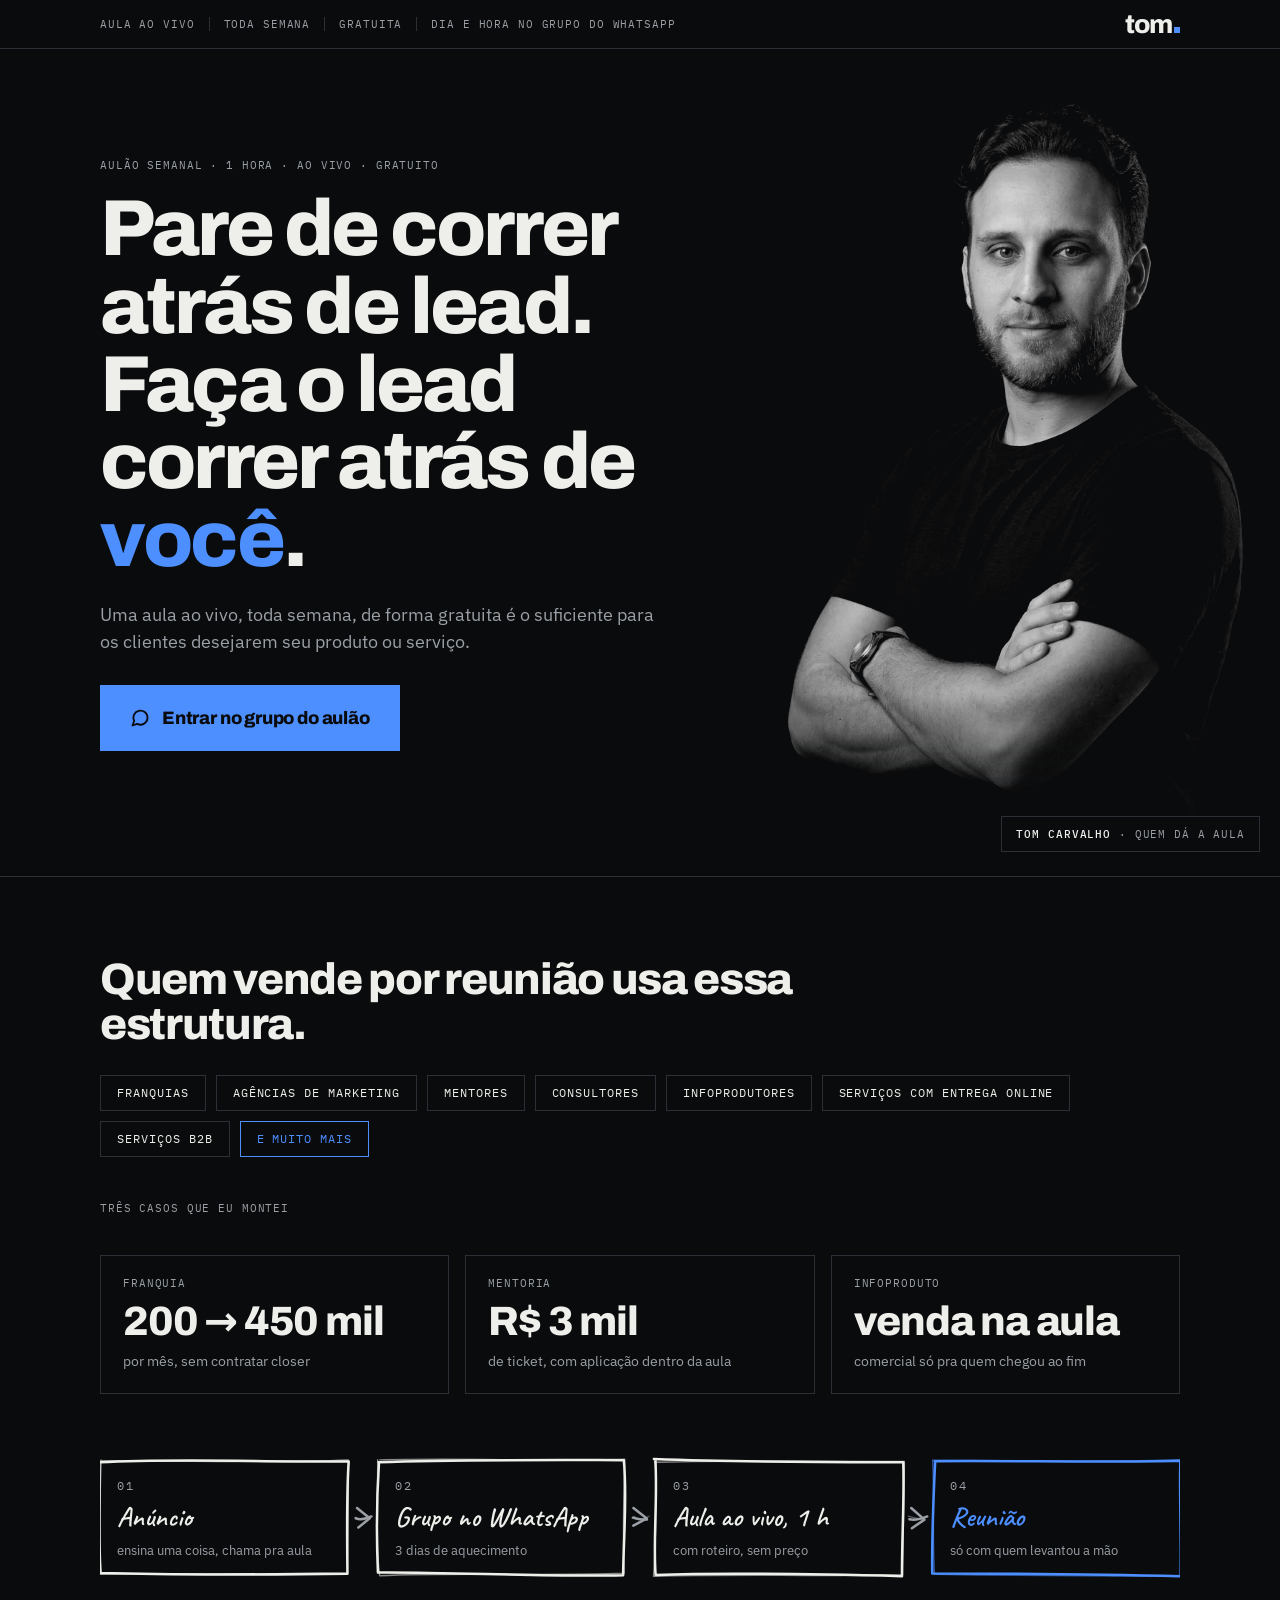
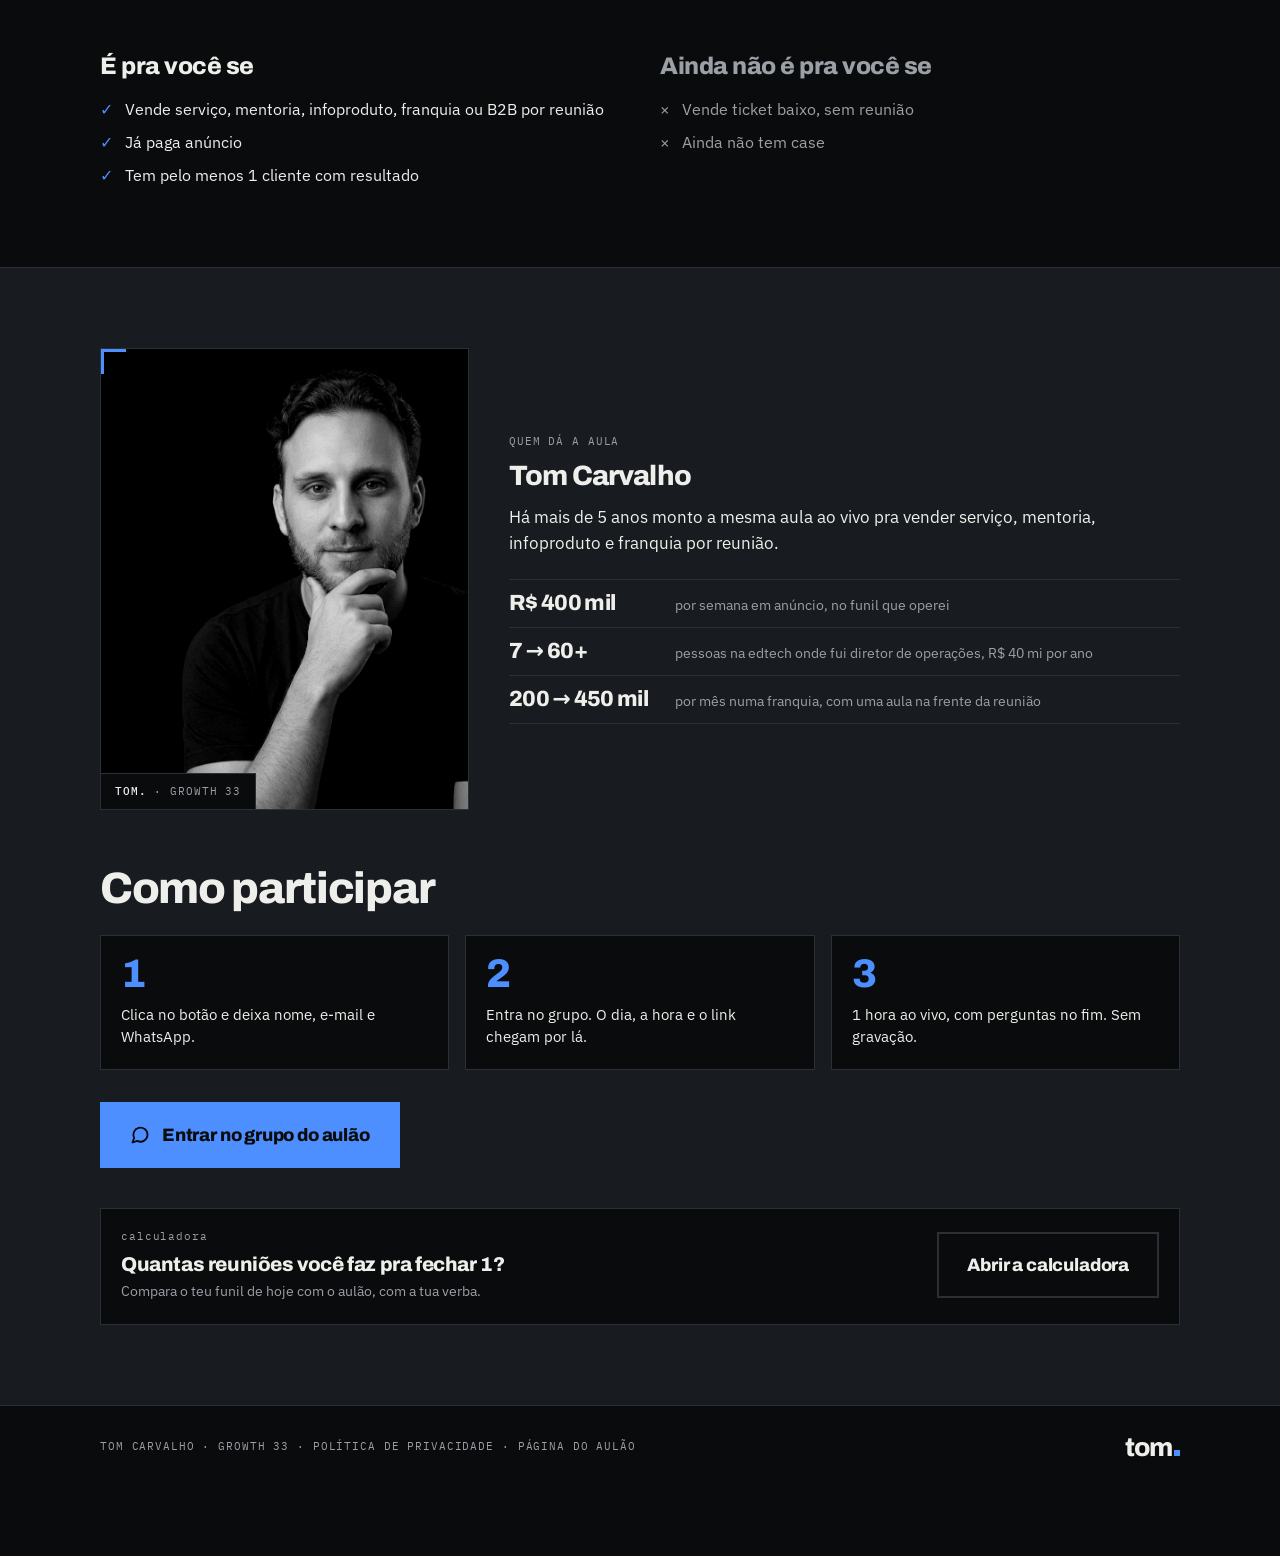
==== index.html @ feb718ae "Nichos: só os 7 do Tom + e muito mais Co-Authored-By: Claude Fable 5.1 <noreply@anthropic.com>" ====
<!doctype html>
<html lang="pt-BR">
<head>
<meta charset="utf-8">
<meta name="viewport" content="width=device-width, initial-scale=1">
<title>Tom Carvalho · Aulão Semanal</title>
<meta name="description" content="Aula ao vivo de 1 hora, toda semana, gratuita, pra quem vende por reunião e já paga anúncio. Em 1 hora você aprende a montar a aula que faz o lead correr atrás de você.">
<meta property="og:title" content="Pare de correr atrás de lead. Faça o lead correr atrás de você.">
<meta property="og:description" content="Aula ao vivo de 1 hora, toda semana, gratuita. Reunião só com leads qualificados.">
<meta property="og:type" content="website">
<link rel="preconnect" href="https://fonts.googleapis.com">
<link rel="stylesheet" href="https://fonts.googleapis.com/css2?family=Caveat:wght@600&display=swap">
<style>
  /* tom Design System — Sala de Controle: três neutros + um sinal. Sem raio, sem sombra, sem gradiente. */
  @font-face{font-family:'Archivo';font-style:normal;font-weight:400 800;font-display:swap;src:url('/fonts/Archivo-VF-latin-ext.woff2') format('woff2');unicode-range:U+0100-02BA,U+02BD-02C5,U+02C7-02CC,U+02CE-02D7,U+02DD-02FF,U+0304,U+0308,U+0329,U+1E00-1E9F,U+1EF2-1EFF,U+2020,U+20A0-20AB,U+20AD-20C0,U+2113,U+2C60-2C7F,U+A720-A7FF}
  @font-face{font-family:'Archivo';font-style:normal;font-weight:400 800;font-display:swap;src:url('/fonts/Archivo-VF-latin.woff2') format('woff2');unicode-range:U+0000-00FF,U+0131,U+0152-0153,U+02BB-02BC,U+02C6,U+02DA,U+02DC,U+0304,U+0308,U+0329,U+2000-206F,U+20AC,U+2122,U+2191,U+2193,U+2212,U+2215,U+FEFF,U+FFFD}
  @font-face{font-family:'IBM Plex Mono';font-style:normal;font-weight:400;font-display:swap;src:url('/fonts/IBMPlexMono-Regular-latin-ext.woff2') format('woff2');unicode-range:U+0100-02BA,U+02BD-02C5,U+02C7-02CC,U+02CE-02D7,U+02DD-02FF,U+0304,U+0308,U+0329,U+1E00-1E9F,U+1EF2-1EFF,U+2020,U+20A0-20AB,U+20AD-20C0,U+2113,U+2C60-2C7F,U+A720-A7FF}
  @font-face{font-family:'IBM Plex Mono';font-style:normal;font-weight:400;font-display:swap;src:url('/fonts/IBMPlexMono-Regular-latin.woff2') format('woff2');unicode-range:U+0000-00FF,U+0131,U+0152-0153,U+02BB-02BC,U+02C6,U+02DA,U+02DC,U+0304,U+0308,U+0329,U+2000-206F,U+20AC,U+2122,U+2191,U+2193,U+2212,U+2215,U+FEFF,U+FFFD}
  @font-face{font-family:'IBM Plex Mono';font-style:normal;font-weight:500;font-display:swap;src:url('/fonts/IBMPlexMono-Medium-latin-ext.woff2') format('woff2');unicode-range:U+0100-02BA,U+02BD-02C5,U+02C7-02CC,U+02CE-02D7,U+02DD-02FF,U+0304,U+0308,U+0329,U+1E00-1E9F,U+1EF2-1EFF,U+2020,U+20A0-20AB,U+20AD-20C0,U+2113,U+2C60-2C7F,U+A720-A7FF}
  @font-face{font-family:'IBM Plex Mono';font-style:normal;font-weight:500;font-display:swap;src:url('/fonts/IBMPlexMono-Medium-latin.woff2') format('woff2');unicode-range:U+0000-00FF,U+0131,U+0152-0153,U+02BB-02BC,U+02C6,U+02DA,U+02DC,U+0304,U+0308,U+0329,U+2000-206F,U+20AC,U+2122,U+2191,U+2193,U+2212,U+2215,U+FEFF,U+FFFD}
  @font-face{font-family:'IBM Plex Sans';font-style:normal;font-weight:300 600;font-display:swap;src:url('/fonts/IBMPlexSans-VF-latin-ext.woff2') format('woff2');unicode-range:U+0100-02BA,U+02BD-02C5,U+02C7-02CC,U+02CE-02D7,U+02DD-02FF,U+0304,U+0308,U+0329,U+1E00-1E9F,U+1EF2-1EFF,U+2020,U+20A0-20AB,U+20AD-20C0,U+2113,U+2C60-2C7F,U+A720-A7FF}
  @font-face{font-family:'IBM Plex Sans';font-style:normal;font-weight:300 600;font-display:swap;src:url('/fonts/IBMPlexSans-VF-latin.woff2') format('woff2');unicode-range:U+0000-00FF,U+0131,U+0152-0153,U+02BB-02BC,U+02C6,U+02DA,U+02DC,U+0304,U+0308,U+0329,U+2000-206F,U+20AC,U+2122,U+2191,U+2193,U+2212,U+2215,U+FEFF,U+FFFD}

  :root{
    --grafite:#0E1012;--papel:#EEEFEA;--azul:#4D8FFF;--painel:#181B1F;--linha:#2B3036;--nota:#9AA0A6;--grade:#16191C;
    --display:'Archivo',system-ui,sans-serif;--body:'IBM Plex Sans',system-ui,sans-serif;--mono:'IBM Plex Mono',ui-monospace,monospace;
    --dur:160ms;--ease:cubic-bezier(.2,0,0,1);
  }
  *{box-sizing:border-box}
  html{scroll-behavior:smooth}
  html,body{margin:0;background:var(--grafite);color:var(--papel);font-family:var(--body);font-weight:400;line-height:1.45;-webkit-font-smoothing:antialiased}
  body{background:#0A0B0D}
  :root{--grafite:#0A0B0D}
  .wrap{max-width:1120px;margin:0 auto;padding:0 20px}
  p{margin:0}
  a{color:inherit}
  .lab{font-family:var(--mono);font-weight:400;font-size:11px;letter-spacing:.08em;text-transform:uppercase;color:var(--nota);line-height:1.3}
  .lab b{color:var(--papel);font-weight:500}
  h1{font-family:var(--display);font-weight:800;font-size:clamp(40px,6.2vw,80px);letter-spacing:-.035em;line-height:.98;margin:0;color:var(--papel)}
  h2{font-family:var(--display);font-weight:800;font-size:clamp(28px,3.6vw,44px);letter-spacing:-.03em;line-height:1.02;margin:0;color:var(--papel)}
  h3{font-family:var(--display);font-weight:800;font-size:20px;letter-spacing:-.02em;line-height:1.1;margin:0;color:var(--papel)}
  .azul{color:var(--azul)}
  .texto{font-size:17px;line-height:1.55;color:var(--papel)}
  .texto.nota,.sub{color:var(--nota)}
  .sub{font-size:18px;line-height:1.5;max-width:560px}
  .btn{display:inline-flex;align-items:center;justify-content:center;gap:12px;background:var(--azul);color:var(--grafite);font-family:var(--display);font-weight:800;font-size:18px;letter-spacing:-.01em;padding:18px 28px;text-decoration:none;border:2px solid var(--azul);transition:background var(--dur) var(--ease),color var(--dur) var(--ease)}
  .btn:hover{background:var(--papel);border-color:var(--papel)}
  .btn svg{width:20px;height:20px;flex:0 0 auto}
  .mini{font-size:13px;color:var(--nota);margin-top:12px;line-height:1.5}

  /* barra */
  .barra{border-bottom:1px solid var(--linha);background:var(--grafite)}
  .barra .wrap{display:flex;justify-content:space-between;align-items:center;gap:16px;height:48px}
  .barra .itens{display:flex;gap:0;flex-wrap:wrap}
  .barra .itens span{padding-right:14px;margin-right:14px;border-right:1px solid var(--linha)}
  .barra .itens span:last-child{border:0;margin:0;padding:0}
  .sig{font-family:var(--display);font-weight:800;font-size:26px;letter-spacing:-.05em;line-height:1;color:var(--papel);white-space:nowrap;text-decoration:none}
  .sig i{display:inline-block;width:.23em;height:.23em;background:var(--azul);margin-left:.08em;vertical-align:baseline}

  /* dobra 1 — hero: foto grande, recortada, entrando na página */
  .hero{position:relative;min-height:min(92vh,860px);display:flex;align-items:center;overflow:hidden;border-bottom:1px solid var(--linha)}
  .hero .wrap{position:relative;width:100%;padding-top:56px;padding-bottom:72px}
  .hero .txt{max-width:600px}
  .hero h1{margin:18px 0 22px}
  .hero .acoes{margin-top:30px}
  .hero-foto{position:absolute;right:0;top:0;bottom:0;width:58%;pointer-events:none}
  .hero-foto img{width:100%;height:100%;object-fit:contain;object-position:right bottom;display:block;filter:grayscale(1) contrast(1.1) brightness(.92);mix-blend-mode:lighten;-webkit-mask-image:linear-gradient(to top,transparent 0,#000 22%),linear-gradient(to right,transparent 0,#000 18%);mask-image:linear-gradient(to top,transparent 0,#000 22%),linear-gradient(to right,transparent 0,#000 18%);-webkit-mask-composite:source-in;mask-composite:intersect}
  .hero-foto .tag{position:absolute;right:20px;bottom:24px;background:var(--grafite);border:1px solid var(--linha);padding:10px 14px}
  .foto{position:relative;aspect-ratio:4/5;background:var(--painel);border:1px solid var(--linha);overflow:hidden}
  .foto img{width:100%;height:100%;object-fit:cover;object-position:center;filter:grayscale(1) contrast(1.12) brightness(.95);display:block}
  .foto .tag{position:absolute;left:0;bottom:0;background:var(--grafite);border-top:1px solid var(--linha);border-right:1px solid var(--linha);padding:10px 14px}
  .foto:before{content:"";position:absolute;left:-1px;top:-1px;width:22px;height:22px;border-left:4px solid var(--azul);border-top:4px solid var(--azul);z-index:1}

  /* seções: fundo alternado, cabeçalho com número e linha */
  section{padding:80px 0;border-bottom:1px solid var(--linha)}
  section.alt{background:var(--painel)}
  section.alt .card,section.alt .passo,section.alt .fluxo,section.alt .ref .m,section.alt .foto{background:var(--grafite)}
  .cab{display:flex;align-items:center;gap:18px;margin-bottom:28px}
  .cab .num{font-family:var(--display);font-weight:800;font-size:15px;letter-spacing:-.02em;color:var(--grafite);background:var(--azul);padding:4px 8px;line-height:1}
  .cab .lab{white-space:nowrap}
  .cab:after{content:"";flex:1;height:1px;background:var(--linha)}
  .duas{display:grid;grid-template-columns:1fr 1fr;gap:40px;align-items:start}
  .dor p+p{margin-top:14px}

  /* fluxo 4 caixas */
  .fluxo{display:grid;grid-template-columns:repeat(4,1fr);gap:0;margin:28px 0 14px;border:1px solid var(--linha);background:var(--painel)}
  .fluxo .cx{padding:18px 18px 20px;border-right:1px solid var(--linha);position:relative}
  .fluxo .cx:last-child{border-right:0}
  .fluxo .cx .n{font-family:var(--mono);font-size:11px;letter-spacing:.08em;color:var(--nota)}
  .fluxo .cx .t{font-family:var(--display);font-weight:800;font-size:20px;letter-spacing:-.02em;line-height:1.05;margin-top:8px}
  .fluxo .cx .d{font-size:13px;color:var(--nota);margin-top:8px;line-height:1.45}
  .fluxo .cx.fim .t{color:var(--azul)}
  .fluxo .cx:not(:last-child):after{content:"→";position:absolute;right:-9px;top:18px;font-family:var(--mono);color:var(--nota);background:var(--painel);line-height:1;z-index:1}

  /* referência */
  .ref{display:grid;grid-template-columns:repeat(4,1fr);gap:16px;margin-top:24px}
  .ref .m{background:var(--painel);border:1px solid var(--linha);padding:16px 18px 14px}
  .ref .k{font-family:var(--mono);font-size:10px;letter-spacing:.08em;text-transform:uppercase;color:var(--nota)}
  .ref .v{font-family:var(--display);font-weight:800;font-size:clamp(30px,3.4vw,44px);letter-spacing:-.03em;line-height:1;margin-top:8px;white-space:nowrap}
  .ref .m:last-child .v{color:var(--azul)}
  .fonte{font-size:12px;color:var(--nota);margin-top:12px;line-height:1.5}

  /* checks */
  .checks{list-style:none;margin:18px 0 0;padding:0;display:grid;gap:10px}
  .checks li{display:flex;gap:12px;align-items:flex-start;font-size:16px;line-height:1.45}
  .checks li:before{content:"✓";font-family:var(--mono);color:var(--azul);flex:0 0 auto;line-height:1.45}
  .checks.x li:before{content:"×";color:var(--nota)}
  .checks.x li{color:var(--nota)}

  /* cards */
  .cards{display:grid;grid-template-columns:repeat(4,1fr);gap:16px;margin-top:24px}
  .card{background:var(--painel);border:1px solid var(--linha);padding:20px 20px 22px;position:relative}
  .card .n{font-family:var(--mono);font-size:11px;letter-spacing:.08em;color:var(--nota)}
  .card h3{margin:10px 0 10px}
  .card p{font-size:14px;color:var(--nota);line-height:1.5}
  .card.bracket:before{content:"";position:absolute;left:-1px;top:-1px;width:18px;height:18px;border-left:4px solid var(--azul);border-top:4px solid var(--azul)}
  .objecoes{display:grid;grid-template-columns:1fr 1fr;gap:16px;margin-top:40px}
  .objecoes .card h3{font-size:22px}
  .objecoes .card p{font-size:15px;color:var(--papel)}

  /* quem conduz */
  .quem{display:grid;grid-template-columns:minmax(220px,.55fr) 1fr;gap:40px;align-items:center}
  .quem .foto{aspect-ratio:4/5;max-width:380px}
  .quem .nome{font-family:var(--display);font-weight:800;font-size:28px;letter-spacing:-.03em;line-height:1;margin:14px 0 14px}
  .creds{display:grid;gap:0;margin-top:22px;border-top:1px solid var(--linha)}
  .creds div{display:grid;grid-template-columns:150px 1fr;gap:16px;padding:12px 0;border-bottom:1px solid var(--linha);align-items:baseline}
  .creds .v{font-family:var(--display);font-weight:800;font-size:22px;letter-spacing:-.03em;line-height:1;white-space:nowrap}
  .creds .d{font-size:14px;color:var(--nota);line-height:1.45}

  /* como participar */
  .passos{display:grid;grid-template-columns:repeat(3,1fr);gap:16px;margin-top:24px}
  .passo{border:1px solid var(--linha);padding:18px 20px 20px;background:var(--painel)}
  .passo .n{font-family:var(--display);font-weight:800;font-size:40px;letter-spacing:-.04em;line-height:1;color:var(--azul)}
  .passo p{margin-top:10px;font-size:15px;line-height:1.5}
  .cta-final{margin-top:32px;display:flex;align-items:center;gap:24px;flex-wrap:wrap}

  footer{padding:28px 0 96px}
  footer .wrap{display:flex;justify-content:space-between;align-items:center;gap:16px;flex-wrap:wrap}
  footer .lab a{text-decoration:none}

  /* popup do cadastro */
  .veu{position:fixed;inset:0;background:rgba(10,11,13,.86);display:none;align-items:center;justify-content:center;padding:20px;z-index:50}
  .veu.aberto{display:flex}
  .modal{width:100%;max-width:520px;background:var(--painel);border:1px solid var(--linha);position:relative;padding:28px 28px 26px}
  .modal:before{content:"";position:absolute;left:-1px;top:-1px;width:22px;height:22px;border-left:4px solid var(--azul);border-top:4px solid var(--azul)}
  .modal h2{font-size:30px;margin:10px 0 8px}
  .modal .sub{font-size:15px;margin-bottom:18px}
  .fechar{position:absolute;right:12px;top:10px;background:none;border:0;color:var(--nota);font-size:28px;line-height:1;cursor:pointer;padding:6px 10px}
  .fechar:hover{color:var(--papel)}
  .campo{margin-top:14px}
  .campo label{display:block;font-size:14px;font-weight:500;margin-bottom:6px}
  .campo input{width:100%;border:1px solid var(--linha);background:var(--grafite);color:var(--papel);font-family:var(--body);font-size:17px;padding:13px 14px;outline:none;transition:border-color var(--dur) var(--ease)}
  .campo input:focus{border-color:var(--azul)}
  .campo input.erro{border-color:#FF4D4F}
  .campo small{display:block;color:#FF4D4F;font-size:12px;margin-top:5px;min-height:14px}
  .modal .btn{width:100%;margin-top:18px}
  .modal .btn[disabled]{opacity:.6;cursor:wait}
  .modal .mini{text-align:center}
  /* botão fixo no celular */
  .fixo{display:none}
  @media (max-width:860px){
    .hero{min-height:0;display:block}
    .hero .wrap{padding-top:300px;padding-bottom:44px}
    .hero-foto{width:100%;height:420px;bottom:auto}
    .hero-foto img{object-fit:cover;object-position:center 15%;-webkit-mask-image:linear-gradient(to top,transparent 0,#000 45%);mask-image:linear-gradient(to top,transparent 0,#000 45%)}
    .hero-foto .tag{display:none}
    .hero-foto:after{content:"";position:absolute;left:0;right:0;bottom:0;height:60%;background:linear-gradient(to bottom,rgba(10,11,13,0) 0,rgba(10,11,13,.75) 45%,#0A0B0D 100%)}
    .duas,.objecoes,.quem{grid-template-columns:1fr;gap:28px}
    .fluxo{grid-template-columns:1fr 1fr}
    .fluxo .cx:nth-child(2){border-right:0}
    .fluxo .cx:nth-child(-n+2){border-bottom:1px solid var(--linha)}
    .fluxo .cx:not(:last-child):after{display:none}
    .ref{grid-template-columns:1fr 1fr}
    .cards{grid-template-columns:1fr 1fr}
    .passos{grid-template-columns:1fr}
    .quem .foto{max-width:320px}
    section{padding:48px 0}
    .fixo{display:block;position:fixed;left:0;right:0;bottom:0;padding:10px 16px calc(10px + env(safe-area-inset-bottom));background:var(--grafite);border-top:1px solid var(--linha);z-index:9;transform:translateY(110%);transition:transform 220ms var(--ease)}
    .fixo.mostra{transform:none}
    body.modal .fixo{display:none}
    .fixo .btn{width:100%;padding:16px 20px;font-size:17px}
  }
  @media (max-width:520px){
    .cards{grid-template-columns:1fr}
    .barra .itens span:nth-child(n+3){display:none}
    .creds div{grid-template-columns:1fr;gap:4px}
  }
  @media print{@page{size:1366px 4600px;margin:0}html{width:1366px}html,body{background:#0A0B0D;-webkit-print-color-adjust:exact;print-color-adjust:exact}.fixo{display:none!important}.hero{min-height:860px}section,.hero,footer{break-inside:avoid-page}}
  /* desenhos à mão */
  .desenho{width:100%;height:auto;display:block;margin:32px 0 0}
  .desenho.so-mob{display:none}
  .desenho text{font-family:Caveat,'Brush Script MT',cursive;font-weight:600}
  .desenho .mono{font-family:var(--mono);font-weight:400;letter-spacing:2px;text-transform:uppercase}
  .desenho .corpo{font-family:var(--body);font-weight:400}
  .linha-forte{font-family:var(--display);font-weight:800;font-size:clamp(24px,2.6vw,32px);letter-spacing:-.02em;line-height:1.15;margin-top:36px;max-width:900px}
  .objecoes .card p{color:var(--nota)}
  @media (max-width:860px){.desenho.so-desk{display:none}.desenho.so-mob{display:block}}
  /* painel e casos */
  .painel{display:grid;grid-template-columns:repeat(6,1fr);gap:12px;margin-top:32px}
  .painel .l{background:var(--grafite);border:1px solid var(--linha);padding:20px 0 22px;text-align:center}
  .painel .l b{display:block;font-family:var(--display);font-weight:800;font-size:clamp(56px,7.5vw,104px);line-height:1;letter-spacing:-.05em;color:var(--azul)}
  .painel .l span{display:block;font-family:var(--display);font-weight:800;font-size:17px;letter-spacing:-.01em;margin-top:10px}
  .painel .l i{display:block;font-style:normal;font-family:var(--mono);font-size:10px;letter-spacing:.08em;text-transform:uppercase;color:var(--nota);margin-top:6px}
  .painel-linha{font-size:17px;color:var(--nota);margin-top:16px}
  .casos{display:grid;grid-template-columns:repeat(3,1fr);gap:16px;margin-top:40px}
  .casos .m{background:var(--grafite);border:1px solid var(--linha);padding:20px 22px 22px}
  .casos .k{font-family:var(--mono);font-size:11px;letter-spacing:.08em;text-transform:uppercase;color:var(--nota)}
  .casos .v{font-family:var(--display);font-weight:800;font-size:clamp(30px,3.2vw,42px);letter-spacing:-.03em;line-height:1;margin-top:10px;white-space:nowrap}
  .casos .d{font-size:14px;color:var(--nota);margin-top:8px;line-height:1.45}
  @media (max-width:860px){.painel{grid-template-columns:repeat(3,1fr);gap:10px}.casos{grid-template-columns:1fr}}
  .tags{display:flex;flex-wrap:wrap;gap:10px;margin-top:28px;max-width:1000px}
  .tags span{border:1px solid var(--linha);background:var(--grafite);padding:11px 16px;font-family:var(--mono);font-size:12px;letter-spacing:.08em;text-transform:uppercase;color:var(--papel);line-height:1}
  .tags span.mais{color:var(--azul);border-color:var(--azul)}
  .casos-lab{margin-top:44px}
  @media (max-width:860px){.tags span{padding:10px 12px;font-size:11px}}
</style>
</head>
<body>
<div class="barra">
  <div class="wrap">
    <div class="lab itens"><span>Aula ao vivo</span><span>Toda semana</span><span>Gratuita</span><span>Dia e hora no grupo do WhatsApp</span></div>
    <a class="sig" href="#topo" aria-label="tom">tom<i></i></a>
  </div>
</div>

<!-- DOBRA 1 · HERO (bio do Instagram) -->
<header class="hero" id="topo">
  <div class="hero-foto" aria-hidden="true">
    <img src="/img/tom-bracos.webp" alt="">
    <span class="lab tag"><b>Tom Carvalho</b> · quem dá a aula</span>
  </div>
  <div class="wrap">
    <div class="txt">
      <p class="lab">aulão semanal · 1 hora · ao vivo · gratuito</p>
      <h1>Pare de correr atrás de lead. Faça o lead correr atrás de <span class="azul">você</span>.</h1>
      <p class="sub">Uma aula ao vivo, toda semana, de forma gratuita é o suficiente para os clientes desejarem seu produto ou serviço.</p>
      <div class="acoes">
        <a class="btn" href="GRUPO_URL" id="cta1">
          <svg viewBox="0 0 24 24" fill="none" stroke="currentColor" stroke-width="2.2" stroke-linecap="round" stroke-linejoin="round" aria-hidden="true"><path d="M21 11.5a8.4 8.4 0 0 1-12.3 7.5L3 21l2-5.4A8.5 8.5 0 1 1 21 11.5Z"/></svg>
          Entrar no grupo do aulão
        </a>
              </div>
    </div>
  </div>
</header>

<!-- DOBRA 2 · A AULA -->
<section id="aula">
  <div class="wrap">
    <h2 style="max-width:900px">Quem vende por reunião usa essa estrutura.</h2>
    <div class="tags" aria-label="Quem usa essa estrutura">
      <span>Franquias</span><span>Agências de marketing</span><span>Mentores</span><span>Consultores</span><span>Infoprodutores</span><span>Serviços com entrega online</span><span>Serviços B2B</span><span class="mais">e muito mais</span>
    </div>
    <p class="lab casos-lab">três casos que eu montei</p>
    <div class="casos">
      <div class="m"><div class="k">franquia</div><div class="v">200 → 450 mil</div><div class="d">por mês, sem contratar closer</div></div>
      <div class="m"><div class="k">mentoria</div><div class="v">R$ 3 mil</div><div class="d">de ticket, com aplicação dentro da aula</div></div>
      <div class="m"><div class="k">infoproduto</div><div class="v">venda na aula</div><div class="d">comercial só pra quem chegou ao fim</div></div>
    </div>
    <svg class="desenho so-desk" viewBox="0 0 1120 190" xmlns="http://www.w3.org/2000/svg" role="img" aria-label="O fluxo do aulão: anúncio, grupo no WhatsApp, aula ao vivo e reunião" fill="none" stroke-width="2.6" stroke-linecap="round" stroke-linejoin="round"><path d="M-1.1 37.7 C 78.6 33, 179.2 37.8, 257.9 36.7 C 255.5 70.7, 256.2 119.6, 256.6 153.1 C 180.7 154, 77.3 154.7, 0.6 152.5 C -1.9 117.2, 0.2 71.3, -0.8 36.2" stroke="#EEEFEA"/><path d="M1.6 35.7 C 75.7 36.5, 181.3 38.5, 257.5 35.3 C 258 70.5, 257.1 117.8, 256.5 152.9 C 177.3 153.7, 77.3 152.4, -0.1 153.9 C -0.4 120.2, -0.1 70.5, 1.2 35.3" stroke="#EEEFEA" stroke-width="1.4" opacity=".55"/><text x="18" y="66" font-size="12" fill="#9AA0A6" class="mono" letter-spacing="2">01</text><text x="18" y="104" font-size="29" fill="#EEEFEA">Anúncio</text><text x="18" y="134" font-size="14" fill="#9AA0A6" class="corpo">ensina uma coisa, chama pra aula</text><path d="M265.1 95.6 Q 270.7 98.6 281.5 93.8" stroke="#9AA0A6"/><path d="M265 96.4 Q 273.4 97.2 277.8 94.6" stroke="#9AA0A6" stroke-width="1.4" opacity=".55"/><path d="M267.9 105.3 L279.7 95.7 L266.5 85" stroke="#9AA0A6"/><path d="M288.8 37.6 C 364.2 34.7, 469.3 35.3, 543.2 35.4 C 547 72.5, 542.8 117.6, 542.5 154.7 C 467.3 157, 364.2 151.2, 288.2 151.9 C 286.7 118, 287 73.2, 289.3 37.5" stroke="#EEEFEA"/><path d="M290.1 35.2 C 366.2 33, 466.3 36.6, 544.2 34.4 C 543 73, 542.2 116.8, 543.6 152.7 C 465.1 155.6, 363.6 151.8, 290 155.3 C 285.3 119.7, 288.3 69.7, 287.9 35" stroke="#EEEFEA" stroke-width="1.4" opacity=".55"/><text x="306" y="66" font-size="12" fill="#9AA0A6" class="mono" letter-spacing="2">02</text><text x="306" y="104" font-size="29" fill="#EEEFEA">Grupo no WhatsApp</text><text x="306" y="134" font-size="14" fill="#9AA0A6" class="corpo">3 dias de aquecimento</text><path d="M552.6 95.1 Q 557.8 97.2 567.2 97" stroke="#9AA0A6"/><path d="M553.8 94 Q 560.2 99.1 569.4 93.6" stroke="#9AA0A6" stroke-width="1.4" opacity=".55"/><path d="M553.1 103.4 L567.1 95.9 L553.2 85.1" stroke="#9AA0A6"/><path d="M574.4 34.3 C 653.3 37.2, 753.6 37.6, 833 37.5 C 834.3 72.4, 831.5 118.6, 831.7 155.7 C 753.8 153.8, 651 151.9, 576.2 154.5 C 573.4 120, 578.6 70.2, 575.8 35.2" stroke="#EEEFEA"/><path d="M578 37.6 C 652 36.1, 755 36.3, 834.2 36.7 C 834.2 69.8, 832.7 116.5, 832.3 154.3 C 755.3 156, 651 153.9, 574 155.8 C 577 120.3, 576.6 72.3, 576.9 33.9" stroke="#EEEFEA" stroke-width="1.4" opacity=".55"/><text x="594" y="66" font-size="12" fill="#9AA0A6" class="mono" letter-spacing="2">03</text><text x="594" y="104" font-size="29" fill="#EEEFEA">Aula ao vivo, 1 h</text><text x="594" y="134" font-size="14" fill="#9AA0A6" class="corpo">com roteiro, sem preço</text><path d="M839.4 96.8 Q 846.4 98.4 857.9 93.8" stroke="#9AA0A6"/><path d="M838.2 93.5 Q 848.7 96.8 853.9 96.6" stroke="#9AA0A6" stroke-width="1.4" opacity=".55"/><path d="M842 106 L855 97.1 L841.3 85" stroke="#9AA0A6"/><path d="M865.7 36.5 C 940 35.5, 1041.9 38.3, 1120.4 36 C 1119.4 70.2, 1121 119.7, 1122 155.9 C 1041.2 153.6, 942.5 152.9, 863.1 152.9 C 862.6 119.8, 864.5 70.5, 866.1 37.2" stroke="#4D8FFF"/><path d="M864.1 35.4 C 942 35.2, 1042.4 38.5, 1121.1 35 C 1120.4 71.7, 1119.7 119.8, 1119.6 155.6 C 1043.2 155.9, 940 154.9, 865.5 153.7 C 863.1 117.5, 865.5 72.1, 863.4 35.2" stroke="#4D8FFF" stroke-width="1.4" opacity=".55"/><text x="882" y="66" font-size="12" fill="#9AA0A6" class="mono" letter-spacing="2">04</text><text x="882" y="104" font-size="29" fill="#4D8FFF">Reunião</text><text x="882" y="134" font-size="14" fill="#9AA0A6" class="corpo">só com quem levantou a mão</text></svg>
    <svg class="desenho so-mob" viewBox="0 0 335 618" xmlns="http://www.w3.org/2000/svg" role="img" aria-label="O fluxo do aulão: anúncio, grupo no WhatsApp, aula ao vivo e reunião" fill="none" stroke-width="2.6" stroke-linecap="round" stroke-linejoin="round"><path d="M3.1 4.4 C 103.1 1.8, 233 6.6, 333.1 1.9 C 334.2 37.4, 330.1 86.1, 331.6 123.7 C 235.1 122.5, 103.1 119.9, 0 122.1 C -0.8 87.1, 1.6 40.6, 1.8 3" stroke="#EEEFEA"/><path d="M2.9 2 C 100 2, 234.8 4.7, 335 1.9 C 333.3 37.7, 331 86.1, 331.7 123.7 C 235.6 123.5, 100.5 120.6, 3.2 124.1 C 0 84.8, 1.9 41.2, 4.2 4.4" stroke="#EEEFEA" stroke-width="1.4" opacity=".55"/><text x="20" y="34" font-size="12" fill="#9AA0A6" class="mono" letter-spacing="2">01</text><text x="20" y="72" font-size="34" fill="#EEEFEA">Anúncio</text><text x="20" y="102" font-size="14" fill="#9AA0A6" class="corpo">ensina uma coisa, chama pra aula</text><path d="M168.5 129.7 Q 163.1 143.4 166.2 160.2" stroke="#9AA0A6"/><path d="M167.9 127.4 Q 161.7 145 168.6 163.4" stroke="#9AA0A6" stroke-width="1.4" opacity=".55"/><path d="M157.4 149.4 L168.2 161 L178.5 146.1" stroke="#9AA0A6"/><path d="M-0.2 168.4 C 101.1 168.5, 232.1 167.8, 331.6 165.9 C 335.3 203.3, 332.7 250.9, 331.4 285.8 C 235.9 287.3, 102.7 284.9, 0.7 284.7 C 0.7 250.3, 5.2 202.3, 2.8 168.5" stroke="#EEEFEA"/><path d="M1.5 167.5 C 101.2 165.9, 235.7 166.8, 331.9 169.3 C 334.5 204.7, 331.2 251.6, 332.2 288 C 234.8 285.7, 99.6 283.3, 3.8 284.8 C -0.3 252.1, 3.8 203.3, 1.6 169.8" stroke="#EEEFEA" stroke-width="1.4" opacity=".55"/><text x="20" y="198" font-size="12" fill="#9AA0A6" class="mono" letter-spacing="2">02</text><text x="20" y="236" font-size="34" fill="#EEEFEA">Grupo no WhatsApp</text><text x="20" y="266" font-size="14" fill="#9AA0A6" class="corpo">3 dias de aquecimento</text><path d="M166.7 289.9 Q 162.8 307.6 165.8 325.5" stroke="#9AA0A6"/><path d="M167.2 290.2 Q 163.3 309.1 166.9 328" stroke="#9AA0A6" stroke-width="1.4" opacity=".55"/><path d="M160.1 311.4 L166.7 327.6 L176.4 314.1" stroke="#9AA0A6"/><path d="M4 330.6 C 100.4 331.2, 235.1 334.1, 330.9 333.6 C 334.9 369, 332.9 415.1, 332.7 451.2 C 235.4 449.6, 101.2 450.9, 2 448.8 C -0.5 416, 2.8 365.2, 2.2 332.3" stroke="#EEEFEA"/><path d="M3.7 330.3 C 103.5 329.6, 235.6 331.3, 332.4 331.6 C 333.5 368.8, 334 413.4, 335 447.8 C 231.6 449.7, 103.4 447.7, 4.1 449 C -0.4 415.4, 2.2 366.9, 3.1 332.2" stroke="#EEEFEA" stroke-width="1.4" opacity=".55"/><text x="20" y="362" font-size="12" fill="#9AA0A6" class="mono" letter-spacing="2">03</text><text x="20" y="400" font-size="34" fill="#EEEFEA">Aula ao vivo, 1 h</text><text x="20" y="430" font-size="14" fill="#9AA0A6" class="corpo">com roteiro, sem preço</text><path d="M166.3 456.5 Q 162.8 471.3 168.2 488.3" stroke="#9AA0A6"/><path d="M167.4 455.1 Q 162.7 474 169.6 489.4" stroke="#9AA0A6" stroke-width="1.4" opacity=".55"/><path d="M157.6 474.2 L168.1 490.3 L174.6 476.4" stroke="#9AA0A6"/><path d="M4.1 495.2 C 101.8 496.9, 232.7 495.5, 334.6 495.2 C 334.4 530, 333.7 578, 332.2 613.6 C 235.4 615.7, 100.4 613.3, 2.6 616 C 2.5 579.3, 4.3 529.6, 0.5 494.9" stroke="#4D8FFF"/><path d="M3.2 496.3 C 102.3 494, 232.6 497.7, 331 496.7 C 333.7 531.2, 330.7 578.6, 335 613.2 C 232.6 617, 100.8 611.3, 3.6 615.5 C 1 576.9, 1.3 532.8, 0.3 496.4" stroke="#4D8FFF" stroke-width="1.4" opacity=".55"/><text x="20" y="526" font-size="12" fill="#9AA0A6" class="mono" letter-spacing="2">04</text><text x="20" y="564" font-size="34" fill="#4D8FFF">Reunião</text><text x="20" y="594" font-size="14" fill="#9AA0A6" class="corpo">só com quem levantou a mão</text></svg>
    <div class="duas" style="margin-top:44px">
      <div>
        <h3 style="font-size:24px">É pra você se</h3>
        <ul class="checks">
          <li>Vende serviço, mentoria, infoproduto, franquia ou B2B por reunião</li>
          <li>Já paga anúncio</li>
          <li>Tem pelo menos 1 cliente com resultado</li>
        </ul>
      </div>
      <div>
        <h3 style="font-size:24px;color:var(--nota)">Ainda não é pra você se</h3>
        <ul class="checks x">
          <li>Vende ticket baixo, sem reunião</li>
          <li>Ainda não tem case</li>
        </ul>
      </div>
    </div>
  </div>
</section>

<!-- DOBRA 3 · QUEM CONDUZ + COMO PARTICIPAR -->
<section id="quem" class="alt">
  <div class="wrap">
    <div class="quem">
      <figure class="foto" style="margin:0">
        <img src="/img/tom-queixo.webp" alt="Tom Carvalho">
        <figcaption class="lab tag"><b>tom.</b> · Growth 33</figcaption>
      </figure>
      <div>
        <p class="lab">quem dá a aula</p>
        <p class="nome">Tom Carvalho</p>
        <p class="texto">Há mais de 5 anos monto a mesma aula ao vivo pra vender serviço, mentoria, infoproduto e franquia por reunião.</p>
        <div class="creds">
          <div><span class="v">R$ 400 mil</span><span class="d">por semana em anúncio, no funil que operei</span></div>
          <div><span class="v">7 → 60+</span><span class="d">pessoas na edtech onde fui diretor de operações, R$ 40 mi por ano</span></div>
          <div><span class="v">200 → 450 mil</span><span class="d">por mês numa franquia, com uma aula na frente da reunião</span></div>
        </div>
      </div>
    </div>

    <h2 style="margin-top:56px">Como participar</h2>
    <div class="passos">
      <div class="passo"><div class="n">1</div><p>Clica no botão e deixa nome, e-mail e WhatsApp.</p></div>
      <div class="passo"><div class="n">2</div><p>Entra no grupo. O dia, a hora e o link chegam por lá.</p></div>
      <div class="passo"><div class="n">3</div><p>1 hora ao vivo, com perguntas no fim. Sem gravação.</p></div>
    </div>
    <div class="cta-final">
      <a class="btn" href="GRUPO_URL" id="cta2">
          <svg viewBox="0 0 24 24" fill="none" stroke="currentColor" stroke-width="2.2" stroke-linecap="round" stroke-linejoin="round" aria-hidden="true"><path d="M21 11.5a8.4 8.4 0 0 1-12.3 7.5L3 21l2-5.4A8.5 8.5 0 1 1 21 11.5Z"/></svg>
          Entrar no grupo do aulão
        </a>
    </div>
    <div class="card" style="margin-top:40px;display:flex;justify-content:space-between;align-items:center;gap:24px;flex-wrap:wrap">
      <div><div class="n">calculadora</div><h3 style="margin:8px 0 6px">Quantas reuniões você faz pra fechar 1?</h3><p>Compara o teu funil de hoje com o aulão, com a tua verba.</p></div>
      <a class="btn" href="https://calculadora.tomcarvalhopro.com" style="background:transparent;color:var(--papel);border-color:var(--linha)">Abrir a calculadora</a>
    </div>
  </div>
</section>

<footer>
  <div class="wrap">
    <span class="lab">Tom Carvalho · Growth 33 · <a href="/privacidade.html">Política de privacidade</a> · <a href="/aulao/">Página do aulão</a></span>
    <a class="sig" href="#topo" aria-label="tom">tom<i></i></a>
  </div>
</footer>

<div class="fixo"><a class="btn" href="GRUPO_URL" id="cta3">Entrar no grupo do aulão</a></div>

<!-- POPUP DO CADASTRO: nome, e-mail, WhatsApp → n8n → obrigado.html → grupo -->
<div class="veu" id="veu" role="dialog" aria-modal="true" aria-labelledby="modal-titulo">
  <form class="modal" id="form" novalidate>
    <button type="button" class="fechar" id="fechar" aria-label="Fechar">×</button>
    <p class="lab">aulão semanal · cadastro</p>
    <h2 id="modal-titulo">Me diz quem você é e eu te mando o link.</h2>
    <p class="sub">Três campos. Depois é só entrar no grupo: o dia e a hora da aula chegam por lá.</p>
    <div class="campo"><label for="f-nome">Nome</label><input id="f-nome" name="nome" type="text" autocomplete="name" required><small></small></div>
    <div class="campo"><label for="f-email">E-mail</label><input id="f-email" name="email" type="email" autocomplete="email" inputmode="email" required><small></small></div>
    <div class="campo"><label for="f-tel">WhatsApp, com DDD</label><input id="f-tel" name="telefone" type="tel" autocomplete="tel" inputmode="tel" placeholder="(11) 99999-9999" required><small></small></div>
    <button type="submit" class="btn" id="enviar">Quero o link da aula</button>
    <p class="mini">Sem spam. Só o aviso da aula e 3 mensagens de preparação.</p>
  </form>
</div>

<script>
  var CONFIG = { webhook: 'https://n8n-n8n.mchvfo.easypanel.host/webhook/captura-lead', obrigado: '/obrigado.html' };

  // UTMs do anúncio: vão no cadastro e seguem pra página de obrigado
  var q = new URLSearchParams(location.search), utm = {};
  q.forEach(function (v, k) { if (/^utm_/.test(k)) utm[k] = v; });

  // Todo botão "Entrar no grupo" abre o popup
  var veu = document.getElementById('veu'), form = document.getElementById('form');
  document.querySelectorAll('a[href="GRUPO_URL"]').forEach(function (a) { a.href = '#cadastro'; a.addEventListener('click', function (e) { e.preventDefault(); abrir(); }); });
  function abrir() { veu.classList.add('aberto'); document.body.classList.add('modal'); document.body.style.overflow = 'hidden'; setTimeout(function () { document.getElementById('f-nome').focus(); }, 50); }
  function fechar() { veu.classList.remove('aberto'); document.body.classList.remove('modal'); document.body.style.overflow = ''; }
  document.getElementById('fechar').addEventListener('click', fechar);
  veu.addEventListener('click', function (e) { if (e.target === veu) fechar(); });
  document.addEventListener('keydown', function (e) { if (e.key === 'Escape') fechar(); });
  if (location.hash === '#cadastro') abrir();

  // botão fixo do celular: só depois que a primeira dobra sai da tela
  var fixo = document.querySelector('.fixo'), hero = document.querySelector('.hero');
  if (fixo && hero && 'IntersectionObserver' in window) new IntersectionObserver(function (es) { fixo.classList.toggle('mostra', !es[0].isIntersecting); }, { threshold: 0 }).observe(hero);
  else if (fixo) fixo.classList.add('mostra');

  // máscara simples do telefone
  var tel = document.getElementById('f-tel');
  tel.addEventListener('input', function () {
    var d = tel.value.replace(/\D/g, '').slice(0, 11), s = d;
    if (d.length > 2) s = '(' + d.slice(0, 2) + ') ' + d.slice(2);
    if (d.length > 7) s = '(' + d.slice(0, 2) + ') ' + d.slice(2, 7) + '-' + d.slice(7);
    tel.value = s;
  });

  function erro(input, msg) { input.classList.toggle('erro', !!msg); input.nextElementSibling.textContent = msg || ''; return !msg; }
  form.addEventListener('submit', function (e) {
    e.preventDefault();
    var nome = form.nome.value.trim(), email = form.email.value.trim().toLowerCase(), dig = tel.value.replace(/\D/g, '');
    var ok = erro(form.nome, nome.length < 2 ? 'Coloca teu nome.' : '');
    ok = erro(form.email, /^[^\s@]+@[^\s@]+\.[^\s@]{2,}$/.test(email) ? '' : 'Esse e-mail não parece certo.') && ok;
    ok = erro(tel, dig.length === 10 || dig.length === 11 ? '' : 'WhatsApp com DDD, 10 ou 11 números.') && ok;
    if (!ok) return;
    var btn = document.getElementById('enviar'); btn.disabled = true; btn.textContent = 'Enviando…';
    var dados = { nome: nome, email: email, telefone: '55' + dig, pagina: location.hostname + location.pathname, enviado_em: new Date().toISOString() };
    Object.keys(utm).forEach(function (k) { dados[k] = utm[k]; });
    if (!dados.utm_source) { dados.utm_source = 'instagram'; dados.utm_medium = 'bio'; }
    var corpo = new URLSearchParams(dados).toString();
    var destino = CONFIG.obrigado + '?n=' + encodeURIComponent(nome) + (Object.keys(utm).length ? '&' + new URLSearchParams(utm).toString() : '');
    var foi = false, ir = function () { if (foi) return; foi = true; location.href = destino; };
    try { localStorage.setItem('aulao_cadastro', JSON.stringify({ nome: nome, email: email, quando: dados.enviado_em })); } catch (x) {}
    fetch(CONFIG.webhook, { method: 'POST', headers: { 'Content-Type': 'application/x-www-form-urlencoded' }, body: corpo, keepalive: true })
      .then(ir, function () { try { navigator.sendBeacon(CONFIG.webhook, new Blob([corpo], { type: 'application/x-www-form-urlencoded' })); } catch (x) {} ir(); });
    setTimeout(ir, 2500);
  });
</script>
</body>
</html>
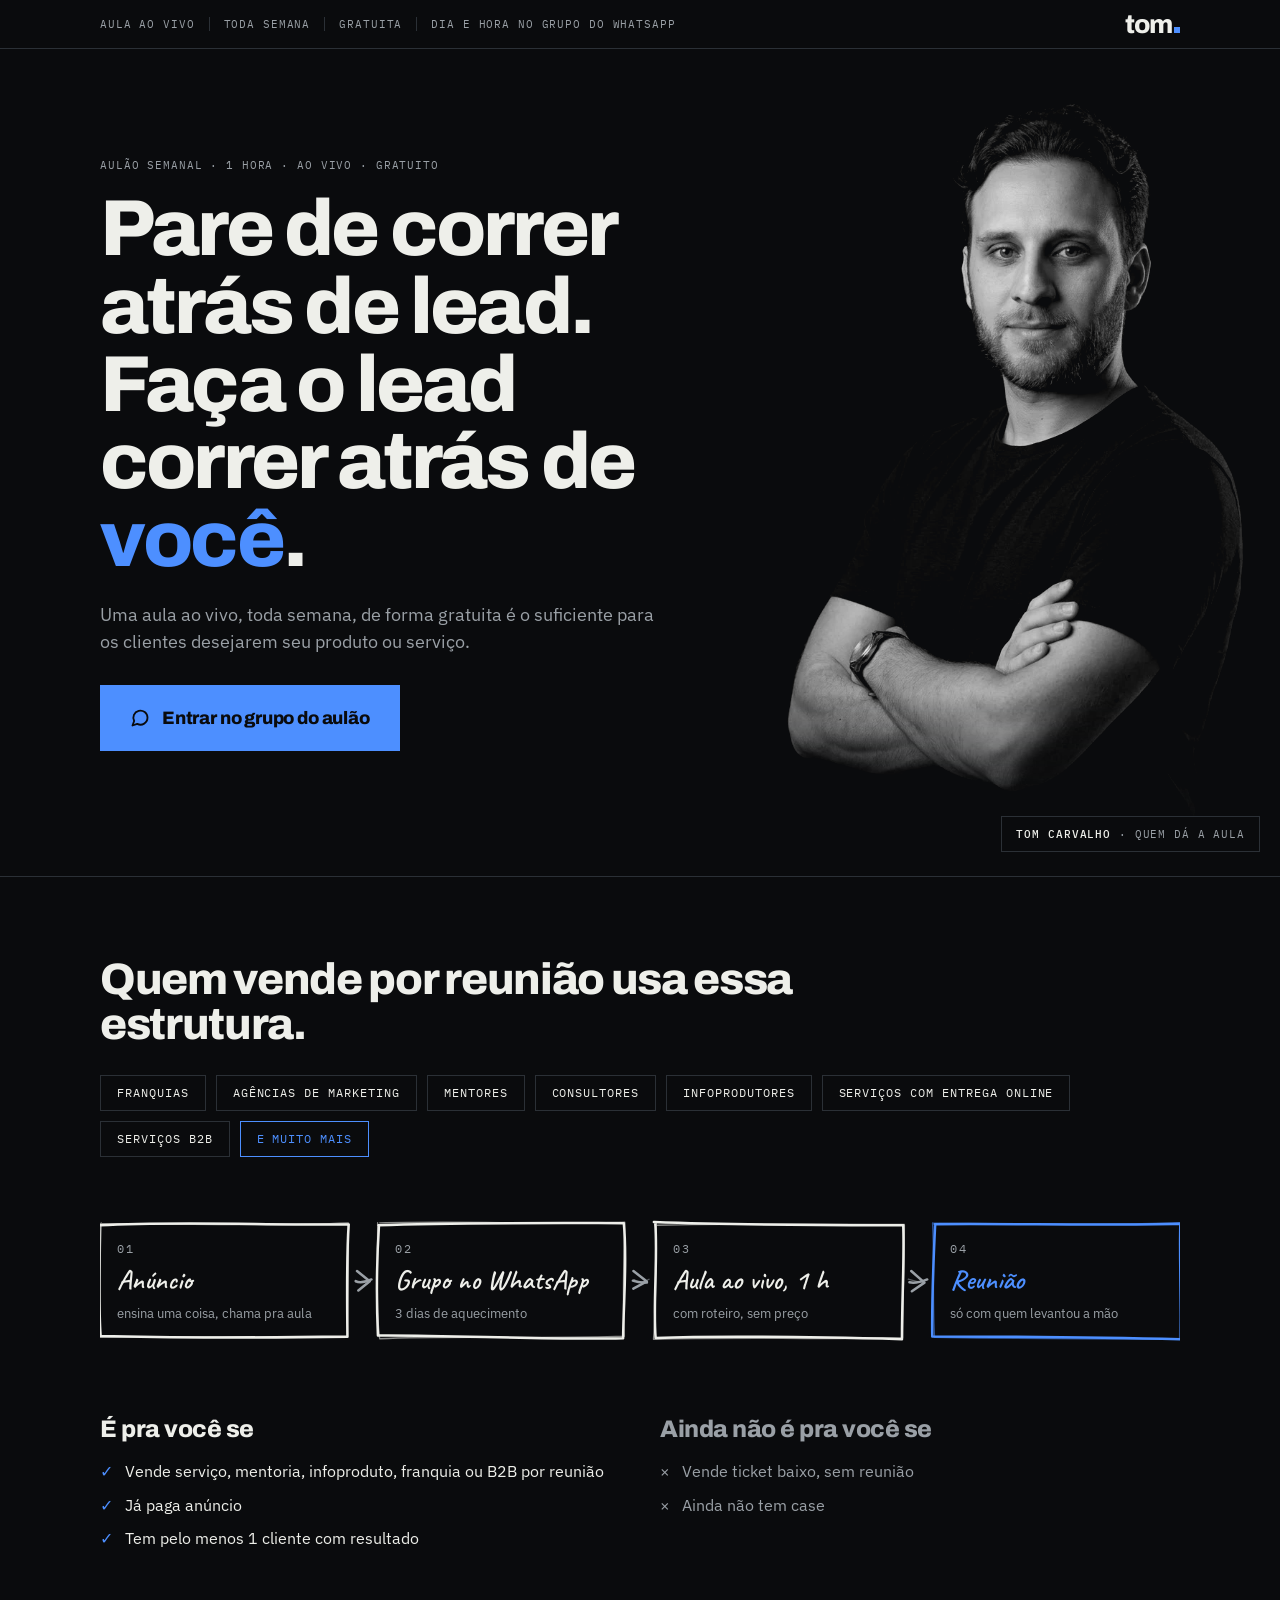
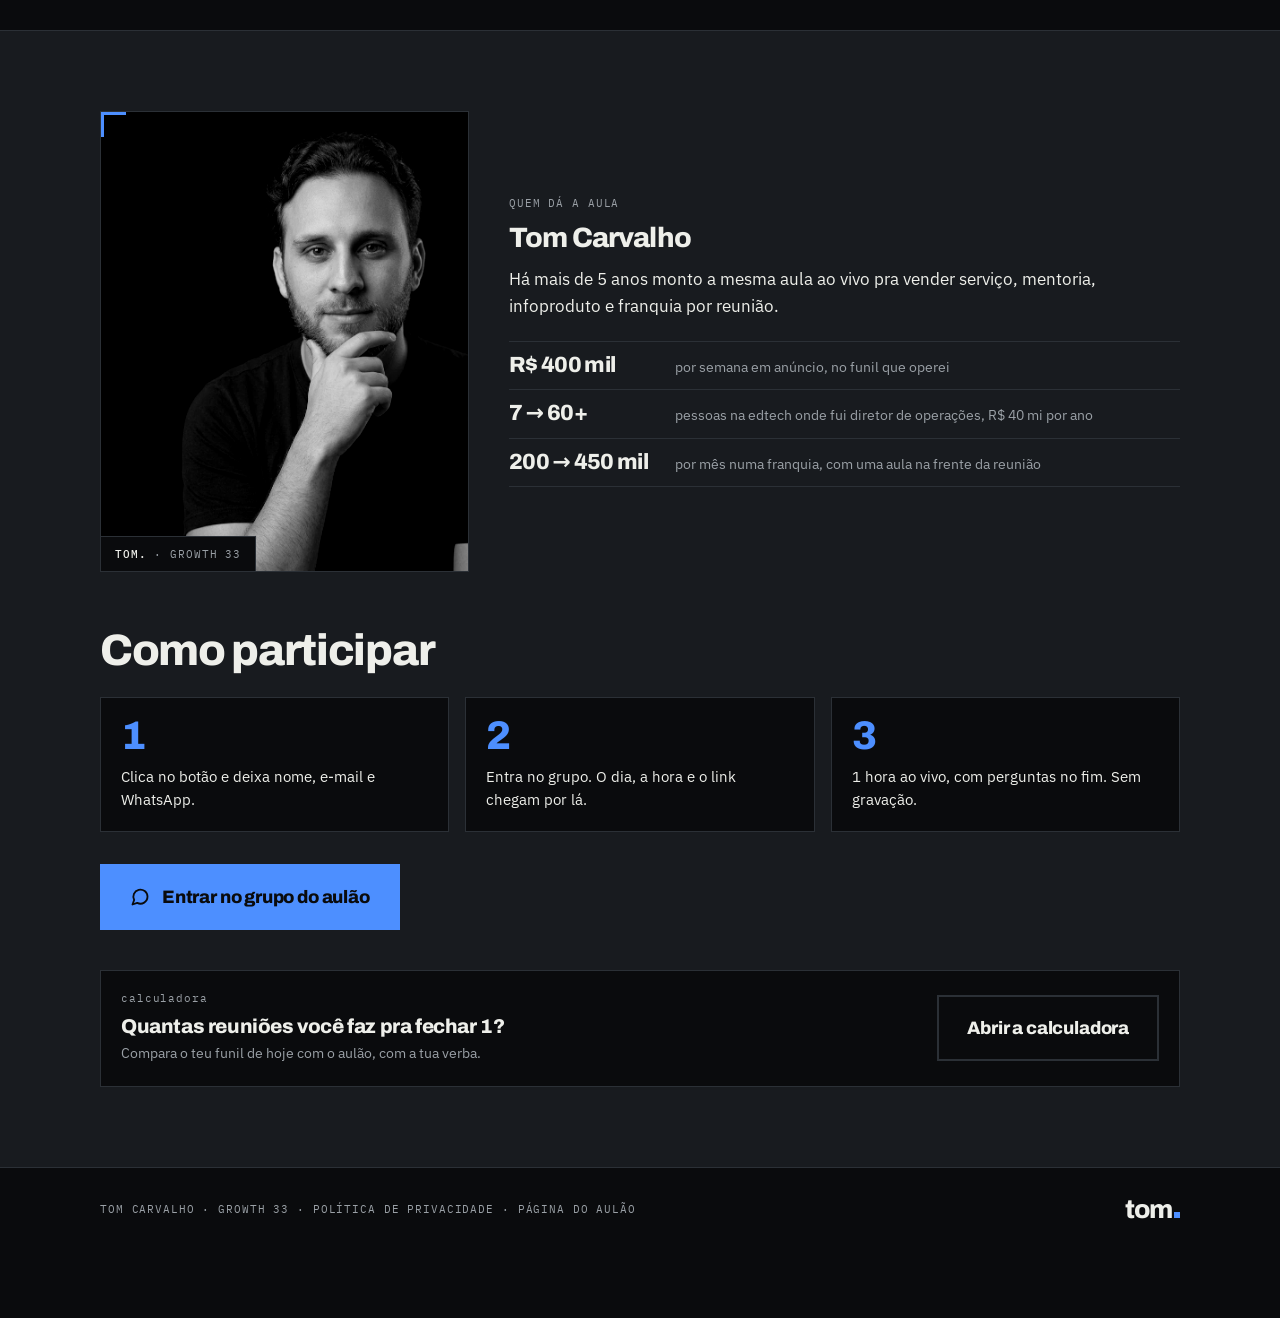
==== commit 1c91940f: "Saem os 3 casos Co-Authored-By: Claude Fable 5.1 <noreply@anthropic.com>" ====
--- a/index.html
+++ b/index.html
@@ -251,12 +251,6 @@
     <div class="tags" aria-label="Quem usa essa estrutura">
       <span>Franquias</span><span>Agências de marketing</span><span>Mentores</span><span>Consultores</span><span>Infoprodutores</span><span>Serviços com entrega online</span><span>Serviços B2B</span><span class="mais">e muito mais</span>
     </div>
-    <p class="lab casos-lab">três casos que eu montei</p>
-    <div class="casos">
-      <div class="m"><div class="k">franquia</div><div class="v">200 → 450 mil</div><div class="d">por mês, sem contratar closer</div></div>
-      <div class="m"><div class="k">mentoria</div><div class="v">R$ 3 mil</div><div class="d">de ticket, com aplicação dentro da aula</div></div>
-      <div class="m"><div class="k">infoproduto</div><div class="v">venda na aula</div><div class="d">comercial só pra quem chegou ao fim</div></div>
-    </div>
     <svg class="desenho so-desk" viewBox="0 0 1120 190" xmlns="http://www.w3.org/2000/svg" role="img" aria-label="O fluxo do aulão: anúncio, grupo no WhatsApp, aula ao vivo e reunião" fill="none" stroke-width="2.6" stroke-linecap="round" stroke-linejoin="round"><path d="M-1.1 37.7 C 78.6 33, 179.2 37.8, 257.9 36.7 C 255.5 70.7, 256.2 119.6, 256.6 153.1 C 180.7 154, 77.3 154.7, 0.6 152.5 C -1.9 117.2, 0.2 71.3, -0.8 36.2" stroke="#EEEFEA"/><path d="M1.6 35.7 C 75.7 36.5, 181.3 38.5, 257.5 35.3 C 258 70.5, 257.1 117.8, 256.5 152.9 C 177.3 153.7, 77.3 152.4, -0.1 153.9 C -0.4 120.2, -0.1 70.5, 1.2 35.3" stroke="#EEEFEA" stroke-width="1.4" opacity=".55"/><text x="18" y="66" font-size="12" fill="#9AA0A6" class="mono" letter-spacing="2">01</text><text x="18" y="104" font-size="29" fill="#EEEFEA">Anúncio</text><text x="18" y="134" font-size="14" fill="#9AA0A6" class="corpo">ensina uma coisa, chama pra aula</text><path d="M265.1 95.6 Q 270.7 98.6 281.5 93.8" stroke="#9AA0A6"/><path d="M265 96.4 Q 273.4 97.2 277.8 94.6" stroke="#9AA0A6" stroke-width="1.4" opacity=".55"/><path d="M267.9 105.3 L279.7 95.7 L266.5 85" stroke="#9AA0A6"/><path d="M288.8 37.6 C 364.2 34.7, 469.3 35.3, 543.2 35.4 C 547 72.5, 542.8 117.6, 542.5 154.7 C 467.3 157, 364.2 151.2, 288.2 151.9 C 286.7 118, 287 73.2, 289.3 37.5" stroke="#EEEFEA"/><path d="M290.1 35.2 C 366.2 33, 466.3 36.6, 544.2 34.4 C 543 73, 542.2 116.8, 543.6 152.7 C 465.1 155.6, 363.6 151.8, 290 155.3 C 285.3 119.7, 288.3 69.7, 287.9 35" stroke="#EEEFEA" stroke-width="1.4" opacity=".55"/><text x="306" y="66" font-size="12" fill="#9AA0A6" class="mono" letter-spacing="2">02</text><text x="306" y="104" font-size="29" fill="#EEEFEA">Grupo no WhatsApp</text><text x="306" y="134" font-size="14" fill="#9AA0A6" class="corpo">3 dias de aquecimento</text><path d="M552.6 95.1 Q 557.8 97.2 567.2 97" stroke="#9AA0A6"/><path d="M553.8 94 Q 560.2 99.1 569.4 93.6" stroke="#9AA0A6" stroke-width="1.4" opacity=".55"/><path d="M553.1 103.4 L567.1 95.9 L553.2 85.1" stroke="#9AA0A6"/><path d="M574.4 34.3 C 653.3 37.2, 753.6 37.6, 833 37.5 C 834.3 72.4, 831.5 118.6, 831.7 155.7 C 753.8 153.8, 651 151.9, 576.2 154.5 C 573.4 120, 578.6 70.2, 575.8 35.2" stroke="#EEEFEA"/><path d="M578 37.6 C 652 36.1, 755 36.3, 834.2 36.7 C 834.2 69.8, 832.7 116.5, 832.3 154.3 C 755.3 156, 651 153.9, 574 155.8 C 577 120.3, 576.6 72.3, 576.9 33.9" stroke="#EEEFEA" stroke-width="1.4" opacity=".55"/><text x="594" y="66" font-size="12" fill="#9AA0A6" class="mono" letter-spacing="2">03</text><text x="594" y="104" font-size="29" fill="#EEEFEA">Aula ao vivo, 1 h</text><text x="594" y="134" font-size="14" fill="#9AA0A6" class="corpo">com roteiro, sem preço</text><path d="M839.4 96.8 Q 846.4 98.4 857.9 93.8" stroke="#9AA0A6"/><path d="M838.2 93.5 Q 848.7 96.8 853.9 96.6" stroke="#9AA0A6" stroke-width="1.4" opacity=".55"/><path d="M842 106 L855 97.1 L841.3 85" stroke="#9AA0A6"/><path d="M865.7 36.5 C 940 35.5, 1041.9 38.3, 1120.4 36 C 1119.4 70.2, 1121 119.7, 1122 155.9 C 1041.2 153.6, 942.5 152.9, 863.1 152.9 C 862.6 119.8, 864.5 70.5, 866.1 37.2" stroke="#4D8FFF"/><path d="M864.1 35.4 C 942 35.2, 1042.4 38.5, 1121.1 35 C 1120.4 71.7, 1119.7 119.8, 1119.6 155.6 C 1043.2 155.9, 940 154.9, 865.5 153.7 C 863.1 117.5, 865.5 72.1, 863.4 35.2" stroke="#4D8FFF" stroke-width="1.4" opacity=".55"/><text x="882" y="66" font-size="12" fill="#9AA0A6" class="mono" letter-spacing="2">04</text><text x="882" y="104" font-size="29" fill="#4D8FFF">Reunião</text><text x="882" y="134" font-size="14" fill="#9AA0A6" class="corpo">só com quem levantou a mão</text></svg>
     <svg class="desenho so-mob" viewBox="0 0 335 618" xmlns="http://www.w3.org/2000/svg" role="img" aria-label="O fluxo do aulão: anúncio, grupo no WhatsApp, aula ao vivo e reunião" fill="none" stroke-width="2.6" stroke-linecap="round" stroke-linejoin="round"><path d="M3.1 4.4 C 103.1 1.8, 233 6.6, 333.1 1.9 C 334.2 37.4, 330.1 86.1, 331.6 123.7 C 235.1 122.5, 103.1 119.9, 0 122.1 C -0.8 87.1, 1.6 40.6, 1.8 3" stroke="#EEEFEA"/><path d="M2.9 2 C 100 2, 234.8 4.7, 335 1.9 C 333.3 37.7, 331 86.1, 331.7 123.7 C 235.6 123.5, 100.5 120.6, 3.2 124.1 C 0 84.8, 1.9 41.2, 4.2 4.4" stroke="#EEEFEA" stroke-width="1.4" opacity=".55"/><text x="20" y="34" font-size="12" fill="#9AA0A6" class="mono" letter-spacing="2">01</text><text x="20" y="72" font-size="34" fill="#EEEFEA">Anúncio</text><text x="20" y="102" font-size="14" fill="#9AA0A6" class="corpo">ensina uma coisa, chama pra aula</text><path d="M168.5 129.7 Q 163.1 143.4 166.2 160.2" stroke="#9AA0A6"/><path d="M167.9 127.4 Q 161.7 145 168.6 163.4" stroke="#9AA0A6" stroke-width="1.4" opacity=".55"/><path d="M157.4 149.4 L168.2 161 L178.5 146.1" stroke="#9AA0A6"/><path d="M-0.2 168.4 C 101.1 168.5, 232.1 167.8, 331.6 165.9 C 335.3 203.3, 332.7 250.9, 331.4 285.8 C 235.9 287.3, 102.7 284.9, 0.7 284.7 C 0.7 250.3, 5.2 202.3, 2.8 168.5" stroke="#EEEFEA"/><path d="M1.5 167.5 C 101.2 165.9, 235.7 166.8, 331.9 169.3 C 334.5 204.7, 331.2 251.6, 332.2 288 C 234.8 285.7, 99.6 283.3, 3.8 284.8 C -0.3 252.1, 3.8 203.3, 1.6 169.8" stroke="#EEEFEA" stroke-width="1.4" opacity=".55"/><text x="20" y="198" font-size="12" fill="#9AA0A6" class="mono" letter-spacing="2">02</text><text x="20" y="236" font-size="34" fill="#EEEFEA">Grupo no WhatsApp</text><text x="20" y="266" font-size="14" fill="#9AA0A6" class="corpo">3 dias de aquecimento</text><path d="M166.7 289.9 Q 162.8 307.6 165.8 325.5" stroke="#9AA0A6"/><path d="M167.2 290.2 Q 163.3 309.1 166.9 328" stroke="#9AA0A6" stroke-width="1.4" opacity=".55"/><path d="M160.1 311.4 L166.7 327.6 L176.4 314.1" stroke="#9AA0A6"/><path d="M4 330.6 C 100.4 331.2, 235.1 334.1, 330.9 333.6 C 334.9 369, 332.9 415.1, 332.7 451.2 C 235.4 449.6, 101.2 450.9, 2 448.8 C -0.5 416, 2.8 365.2, 2.2 332.3" stroke="#EEEFEA"/><path d="M3.7 330.3 C 103.5 329.6, 235.6 331.3, 332.4 331.6 C 333.5 368.8, 334 413.4, 335 447.8 C 231.6 449.7, 103.4 447.7, 4.1 449 C -0.4 415.4, 2.2 366.9, 3.1 332.2" stroke="#EEEFEA" stroke-width="1.4" opacity=".55"/><text x="20" y="362" font-size="12" fill="#9AA0A6" class="mono" letter-spacing="2">03</text><text x="20" y="400" font-size="34" fill="#EEEFEA">Aula ao vivo, 1 h</text><text x="20" y="430" font-size="14" fill="#9AA0A6" class="corpo">com roteiro, sem preço</text><path d="M166.3 456.5 Q 162.8 471.3 168.2 488.3" stroke="#9AA0A6"/><path d="M167.4 455.1 Q 162.7 474 169.6 489.4" stroke="#9AA0A6" stroke-width="1.4" opacity=".55"/><path d="M157.6 474.2 L168.1 490.3 L174.6 476.4" stroke="#9AA0A6"/><path d="M4.1 495.2 C 101.8 496.9, 232.7 495.5, 334.6 495.2 C 334.4 530, 333.7 578, 332.2 613.6 C 235.4 615.7, 100.4 613.3, 2.6 616 C 2.5 579.3, 4.3 529.6, 0.5 494.9" stroke="#4D8FFF"/><path d="M3.2 496.3 C 102.3 494, 232.6 497.7, 331 496.7 C 333.7 531.2, 330.7 578.6, 335 613.2 C 232.6 617, 100.8 611.3, 3.6 615.5 C 1 576.9, 1.3 532.8, 0.3 496.4" stroke="#4D8FFF" stroke-width="1.4" opacity=".55"/><text x="20" y="526" font-size="12" fill="#9AA0A6" class="mono" letter-spacing="2">04</text><text x="20" y="564" font-size="34" fill="#4D8FFF">Reunião</text><text x="20" y="594" font-size="14" fill="#9AA0A6" class="corpo">só com quem levantou a mão</text></svg>
     <div class="duas" style="margin-top:44px">
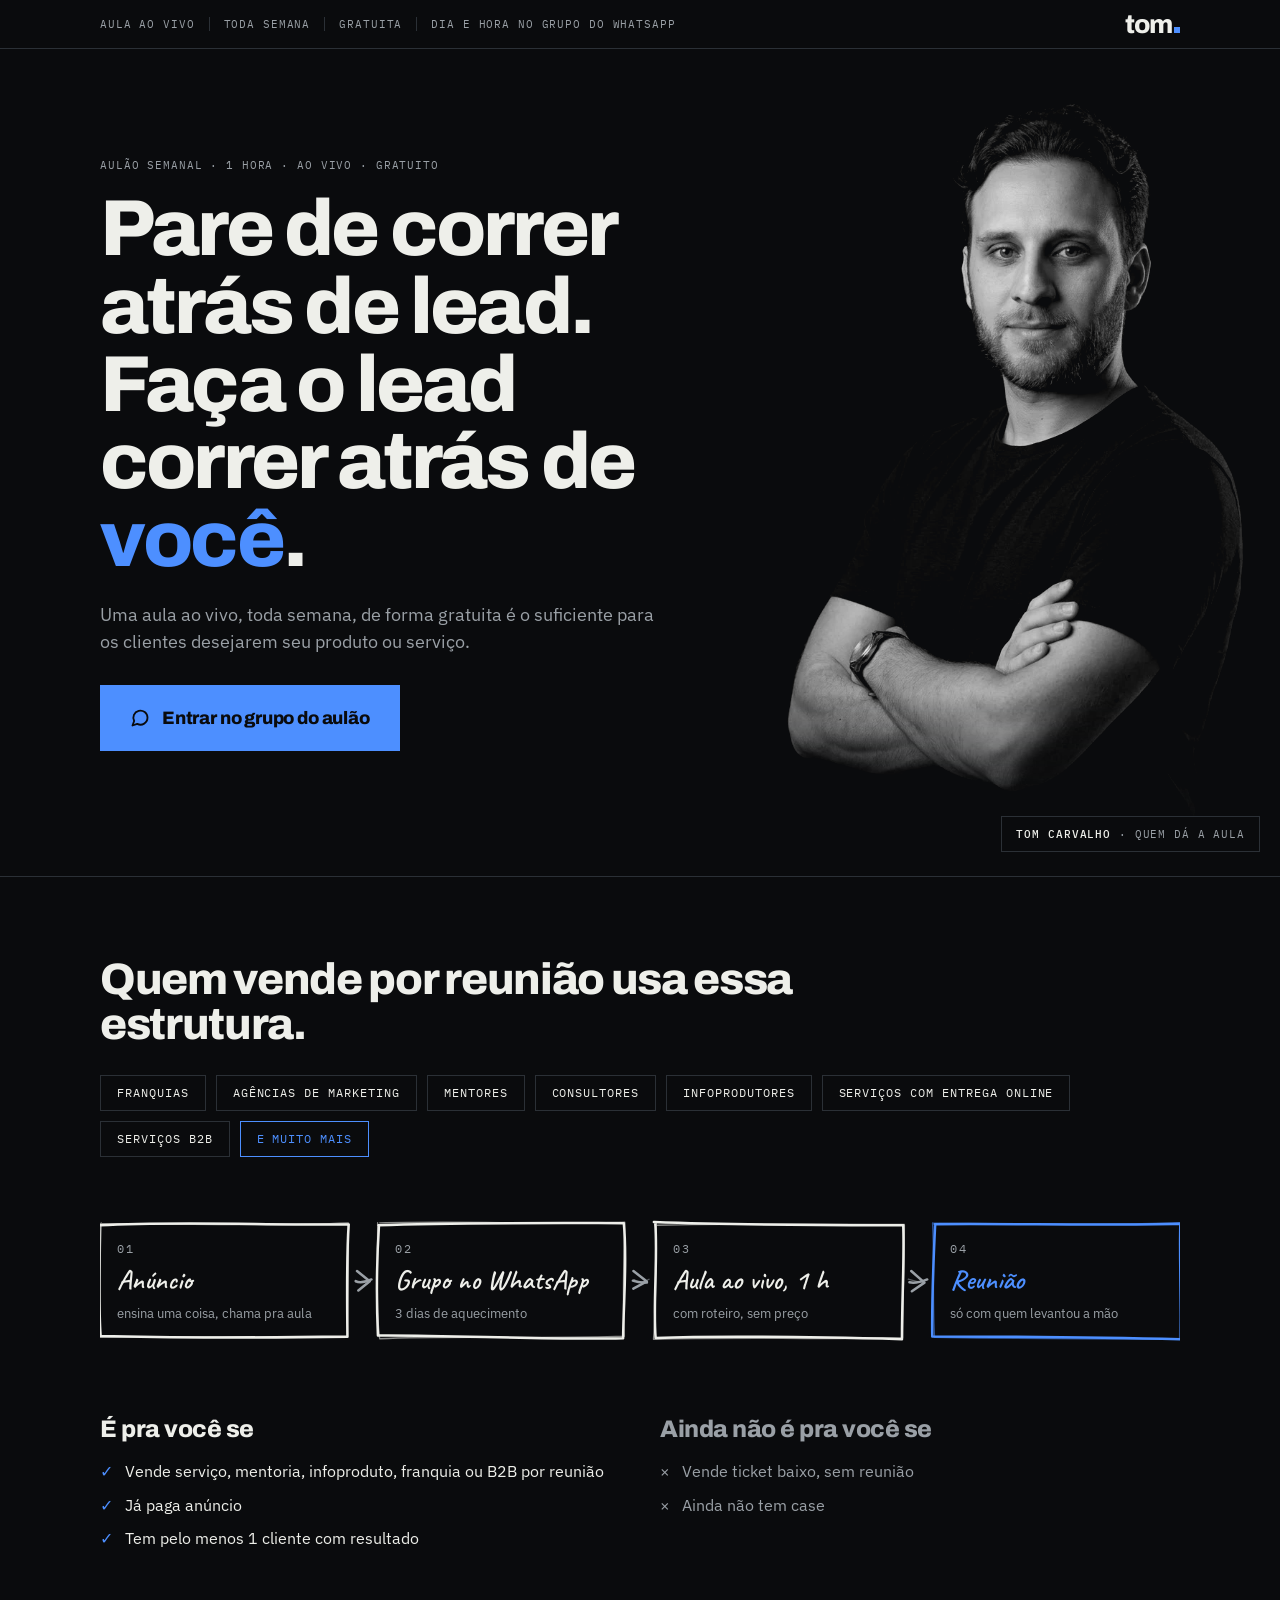
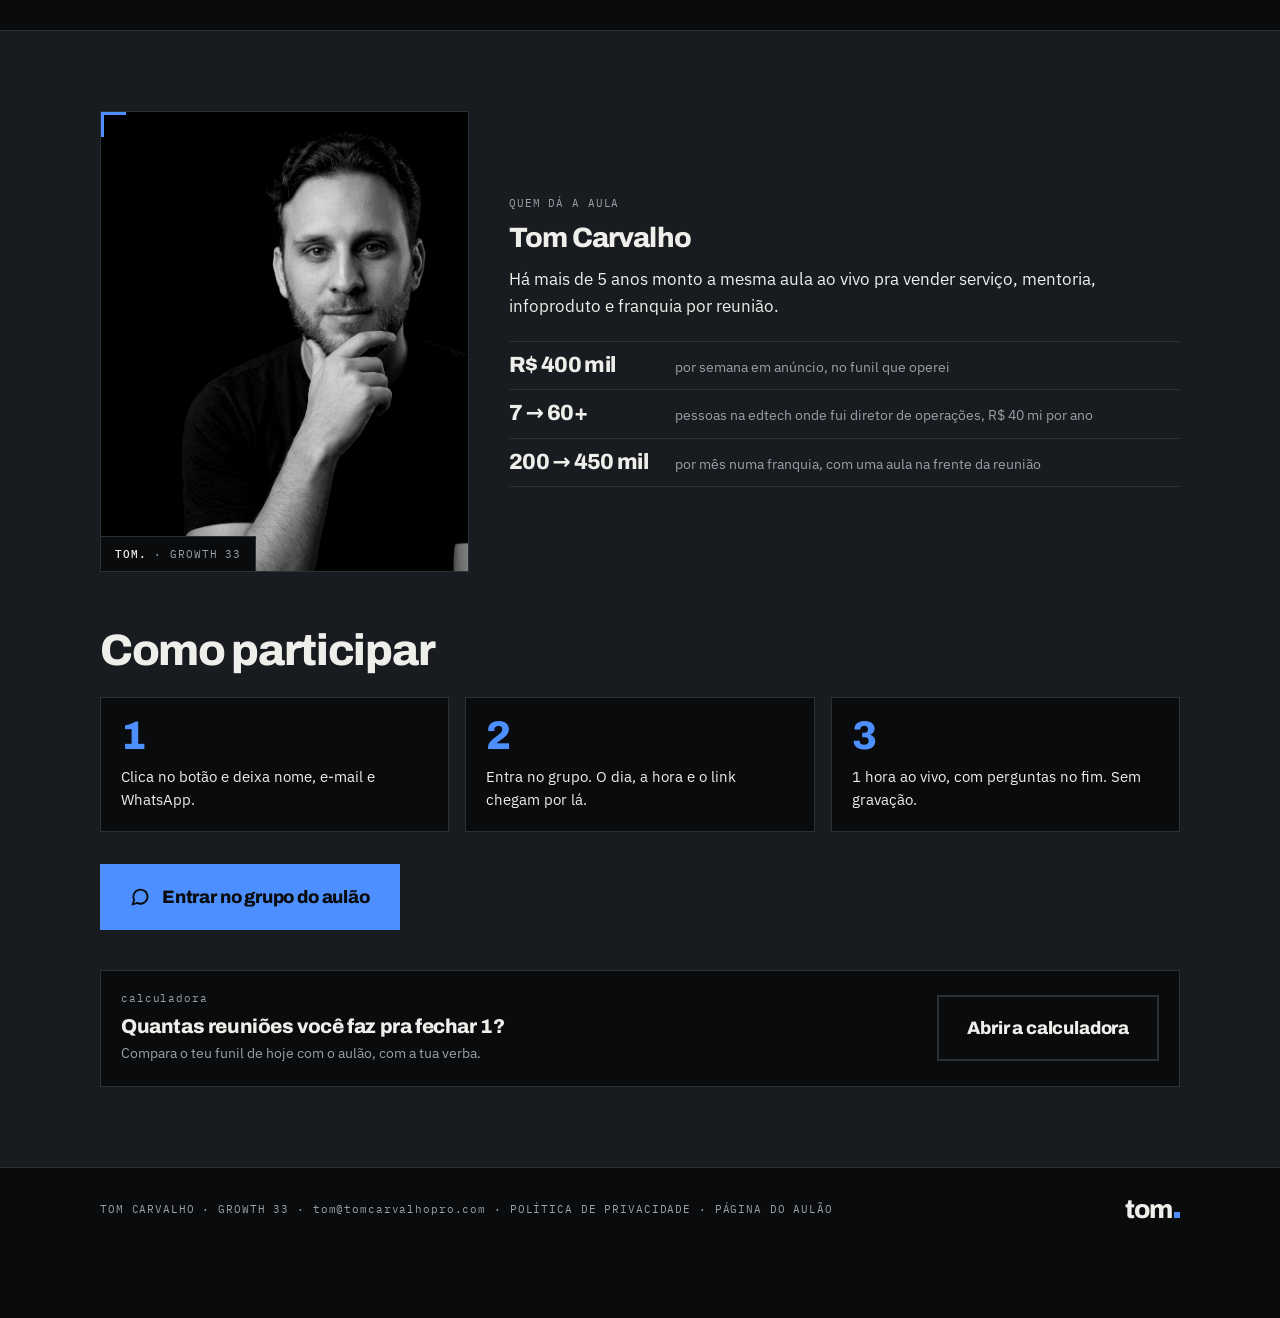
==== commit 8b242da5: "Meta Pixel (PageView + lead_aulao no envio do formulário) e e-mail no rodapé Co-Authored-By: Claude " ====
--- a/index.html
+++ b/index.html
@@ -177,7 +177,7 @@
     section{padding:48px 0}
     .fixo{display:block;position:fixed;left:0;right:0;bottom:0;padding:10px 16px calc(10px + env(safe-area-inset-bottom));background:var(--grafite);border-top:1px solid var(--linha);z-index:9;transform:translateY(110%);transition:transform 220ms var(--ease)}
     .fixo.mostra{transform:none}
-    body.modal .fixo{display:none}
+    body.popup-aberto .fixo{display:none}
     .fixo .btn{width:100%;padding:16px 20px;font-size:17px}
   }
   @media (max-width:520px){
@@ -214,6 +214,14 @@
   .casos-lab{margin-top:44px}
   @media (max-width:860px){.tags span{padding:10px 12px;font-size:11px}}
 </style>
+<!-- Meta Pixel -->
+<script>
+!function(f,b,e,v,n,t,s){if(f.fbq)return;n=f.fbq=function(){n.callMethod?n.callMethod.apply(n,arguments):n.queue.push(arguments)};if(!f._fbq)f._fbq=n;n.push=n;n.loaded=!0;n.version='2.0';n.queue=[];t=b.createElement(e);t.async=!0;t.src=v;s=b.getElementsByTagName(e)[0];s.parentNode.insertBefore(t,s)}(window,document,'script','https://connect.facebook.net/en_US/fbevents.js');
+fbq('init', '1606003097875404');
+fbq('track', 'PageView');
+</script>
+<noscript><img height="1" width="1" style="display:none" src="https://www.facebook.com/tr?id=1606003097875404&ev=PageView&noscript=1" alt=""></noscript>
+<!-- /Meta Pixel -->
 </head>
 <body>
 <div class="barra">
@@ -314,7 +322,7 @@
 
 <footer>
   <div class="wrap">
-    <span class="lab">Tom Carvalho · Growth 33 · <a href="/privacidade.html">Política de privacidade</a> · <a href="/aulao/">Página do aulão</a></span>
+    <span class="lab">Tom Carvalho · Growth 33 · <a href="mailto:tom@tomcarvalhopro.com" style="text-transform:none">tom@tomcarvalhopro.com</a> · <a href="/privacidade.html">Política de privacidade</a> · <a href="/aulao/">Página do aulão</a></span>
     <a class="sig" href="#topo" aria-label="tom">tom<i></i></a>
   </div>
 </footer>
@@ -346,8 +354,8 @@
   // Todo botão "Entrar no grupo" abre o popup
   var veu = document.getElementById('veu'), form = document.getElementById('form');
   document.querySelectorAll('a[href="GRUPO_URL"]').forEach(function (a) { a.href = '#cadastro'; a.addEventListener('click', function (e) { e.preventDefault(); abrir(); }); });
-  function abrir() { veu.classList.add('aberto'); document.body.classList.add('modal'); document.body.style.overflow = 'hidden'; setTimeout(function () { document.getElementById('f-nome').focus(); }, 50); }
-  function fechar() { veu.classList.remove('aberto'); document.body.classList.remove('modal'); document.body.style.overflow = ''; }
+  function abrir() { var barra = window.innerWidth - document.documentElement.clientWidth; veu.classList.add('aberto'); document.body.classList.add('popup-aberto'); document.body.style.overflow = 'hidden'; if (barra > 0) document.body.style.paddingRight = barra + 'px'; setTimeout(function () { document.getElementById('f-nome').focus(); }, 50); }
+  function fechar() { veu.classList.remove('aberto'); document.body.classList.remove('popup-aberto'); document.body.style.overflow = ''; document.body.style.paddingRight = ''; }
   document.getElementById('fechar').addEventListener('click', fechar);
   veu.addEventListener('click', function (e) { if (e.target === veu) fechar(); });
   document.addEventListener('keydown', function (e) { if (e.key === 'Escape') fechar(); });
@@ -383,6 +391,7 @@
     var destino = CONFIG.obrigado + '?n=' + encodeURIComponent(nome) + (Object.keys(utm).length ? '&' + new URLSearchParams(utm).toString() : '');
     var foi = false, ir = function () { if (foi) return; foi = true; location.href = destino; };
     try { localStorage.setItem('aulao_cadastro', JSON.stringify({ nome: nome, email: email, quando: dados.enviado_em })); } catch (x) {}
+    try { if (window.fbq) fbq('trackCustom', 'lead_aulao', { pagina: location.pathname, utm_source: dados.utm_source, utm_campaign: dados.utm_campaign || '' }, { eventID: 'lead_' + Date.now() }); } catch (x) {}
     fetch(CONFIG.webhook, { method: 'POST', headers: { 'Content-Type': 'application/x-www-form-urlencoded' }, body: corpo, keepalive: true })
       .then(ir, function () { try { navigator.sendBeacon(CONFIG.webhook, new Blob([corpo], { type: 'application/x-www-form-urlencoded' })); } catch (x) {} ir(); });
     setTimeout(ir, 2500);
